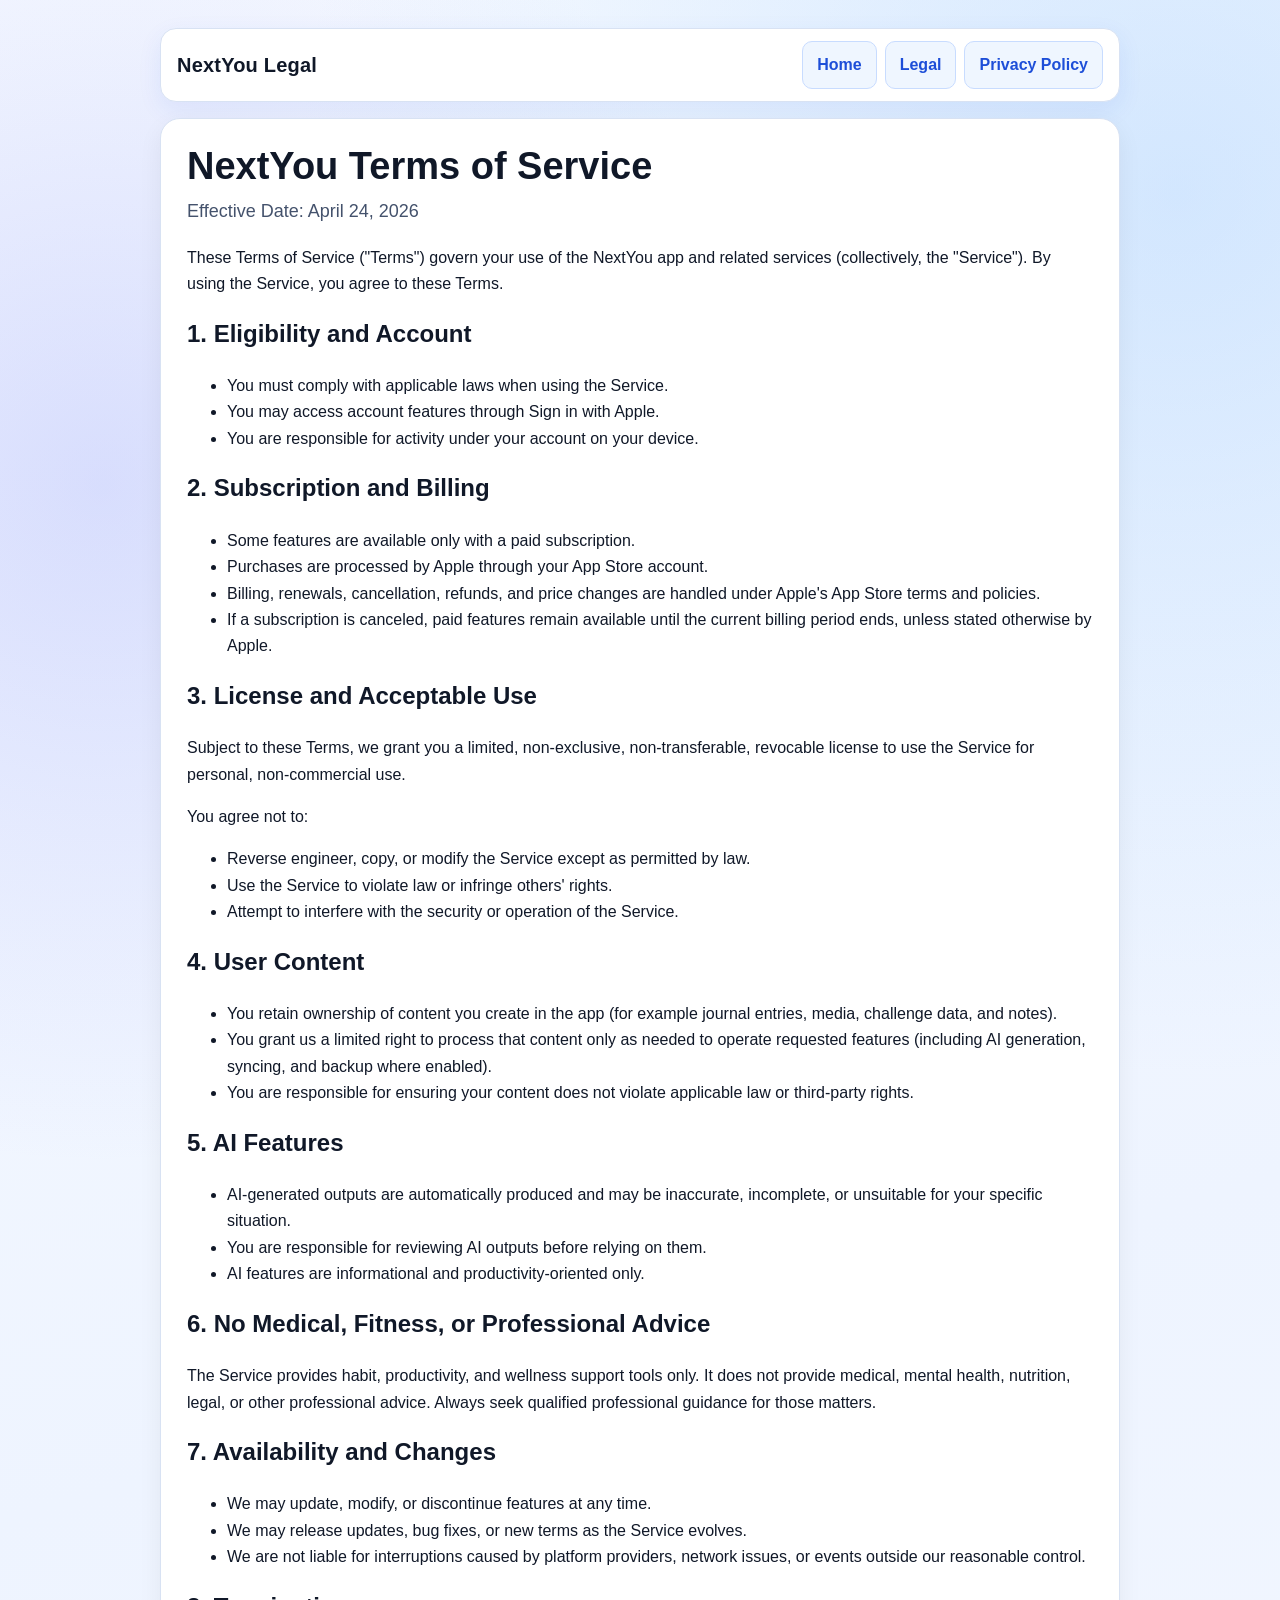
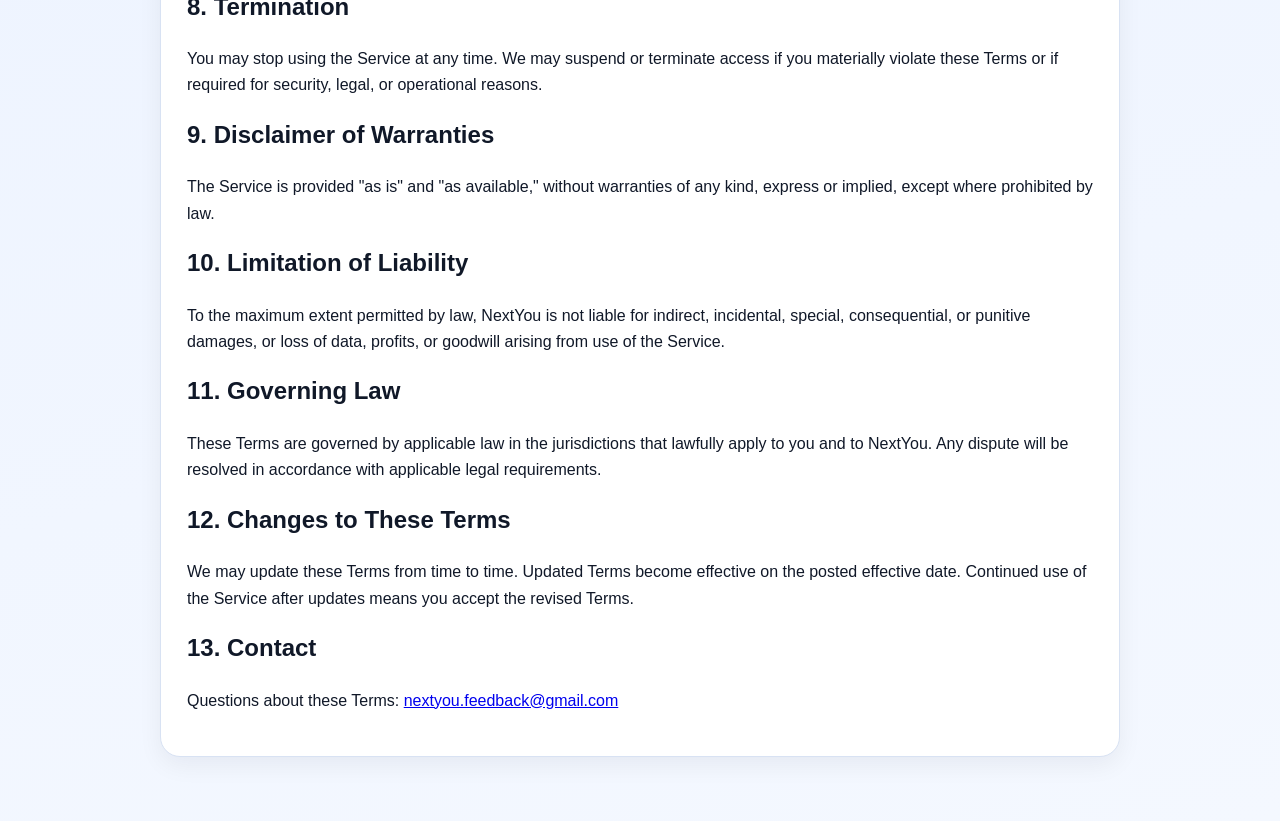
==== nextYou/legal/terms/index.html @ 1a9a1958 "add apps site" ====
<!doctype html>
<html lang="en">
<head>
    <meta charset="utf-8">
    <meta name="viewport" content="width=device-width,initial-scale=1">
    <title>NextYou Terms of Service</title>
    <link rel="stylesheet" href="../../styles.css">
</head>
<body>
    <main class="container">
        <nav class="nav">
            <p class="brand">NextYou Legal</p>
            <div class="nav-links">
                <a class="btn-link" href="../../index.html">Home</a>
                <a class="btn-link" href="../index.html">Legal</a>
                <a class="btn-link" href="../privacy-policy/index.html">Privacy Policy</a>
            </div>
        </nav>

        <article class="card">
            <h1>NextYou Terms of Service</h1>
            <p class="lead">Effective Date: April 24, 2026</p>

            <p>These Terms of Service ("Terms") govern your use of the NextYou app and related services (collectively, the "Service"). By using the Service, you agree to these Terms.</p>

            <h2>1. Eligibility and Account</h2>
            <ul>
                <li>You must comply with applicable laws when using the Service.</li>
                <li>You may access account features through Sign in with Apple.</li>
                <li>You are responsible for activity under your account on your device.</li>
            </ul>

            <h2>2. Subscription and Billing</h2>
            <ul>
                <li>Some features are available only with a paid subscription.</li>
                <li>Purchases are processed by Apple through your App Store account.</li>
                <li>Billing, renewals, cancellation, refunds, and price changes are handled under Apple's App Store terms and policies.</li>
                <li>If a subscription is canceled, paid features remain available until the current billing period ends, unless stated otherwise by Apple.</li>
            </ul>

            <h2>3. License and Acceptable Use</h2>
            <p>Subject to these Terms, we grant you a limited, non-exclusive, non-transferable, revocable license to use the Service for personal, non-commercial use.</p>
            <p>You agree not to:</p>
            <ul>
                <li>Reverse engineer, copy, or modify the Service except as permitted by law.</li>
                <li>Use the Service to violate law or infringe others' rights.</li>
                <li>Attempt to interfere with the security or operation of the Service.</li>
            </ul>

            <h2>4. User Content</h2>
            <ul>
                <li>You retain ownership of content you create in the app (for example journal entries, media, challenge data, and notes).</li>
                <li>You grant us a limited right to process that content only as needed to operate requested features (including AI generation, syncing, and backup where enabled).</li>
                <li>You are responsible for ensuring your content does not violate applicable law or third-party rights.</li>
            </ul>

            <h2>5. AI Features</h2>
            <ul>
                <li>AI-generated outputs are automatically produced and may be inaccurate, incomplete, or unsuitable for your specific situation.</li>
                <li>You are responsible for reviewing AI outputs before relying on them.</li>
                <li>AI features are informational and productivity-oriented only.</li>
            </ul>

            <h2>6. No Medical, Fitness, or Professional Advice</h2>
            <p>The Service provides habit, productivity, and wellness support tools only. It does not provide medical, mental health, nutrition, legal, or other professional advice. Always seek qualified professional guidance for those matters.</p>

            <h2>7. Availability and Changes</h2>
            <ul>
                <li>We may update, modify, or discontinue features at any time.</li>
                <li>We may release updates, bug fixes, or new terms as the Service evolves.</li>
                <li>We are not liable for interruptions caused by platform providers, network issues, or events outside our reasonable control.</li>
            </ul>

            <h2>8. Termination</h2>
            <p>You may stop using the Service at any time. We may suspend or terminate access if you materially violate these Terms or if required for security, legal, or operational reasons.</p>

            <h2>9. Disclaimer of Warranties</h2>
            <p>The Service is provided "as is" and "as available," without warranties of any kind, express or implied, except where prohibited by law.</p>

            <h2>10. Limitation of Liability</h2>
            <p>To the maximum extent permitted by law, NextYou is not liable for indirect, incidental, special, consequential, or punitive damages, or loss of data, profits, or goodwill arising from use of the Service.</p>

            <h2>11. Governing Law</h2>
            <p>These Terms are governed by applicable law in the jurisdictions that lawfully apply to you and to NextYou. Any dispute will be resolved in accordance with applicable legal requirements.</p>

            <h2>12. Changes to These Terms</h2>
            <p>We may update these Terms from time to time. Updated Terms become effective on the posted effective date. Continued use of the Service after updates means you accept the revised Terms.</p>

            <h2>13. Contact</h2>
            <p>Questions about these Terms: <a href="mailto:nextyou.feedback@gmail.com">nextyou.feedback@gmail.com</a></p>
        </article>
    </main>
</body>
</html>
---- nextYou/styles.css ----
:root {
    --bg: #eef4ff;
    --card: #ffffff;
    --text: #101828;
    --muted: #44526c;
    --line: #d8e2f3;
    --accent: #1d4ed8;
    --accent-dark: #1e40af;
    --chip: #eef3ff;
    --chip-line: #cfdcff;
}

* {
    box-sizing: border-box;
}

body {
    margin: 0;
    font-family: -apple-system, BlinkMacSystemFont, "Segoe UI", Roboto, Helvetica, Arial, sans-serif;
    color: var(--text);
    background:
        radial-gradient(circle at 92% 8%, rgba(147, 197, 253, 0.35) 0%, transparent 35%),
        radial-gradient(circle at 8% 20%, rgba(129, 140, 248, 0.25) 0%, transparent 30%),
        linear-gradient(165deg, #f8fbff 0%, #eef4ff 55%, #f4f8ff 100%);
    line-height: 1.65;
}

.container {
    width: min(960px, calc(100% - 32px));
    margin: 28px auto 64px;
}

.nav {
    display: flex;
    justify-content: space-between;
    align-items: center;
    background: var(--card);
    border: 1px solid var(--line);
    border-radius: 16px;
    padding: 12px 16px;
    margin-bottom: 16px;
    box-shadow: 0 8px 24px rgba(29, 78, 216, 0.08);
}

.brand {
    margin: 0;
    font-weight: 800;
    font-size: 20px;
    letter-spacing: 0.2px;
}

.brand-wrap {
    display: flex;
    align-items: center;
    gap: 10px;
}

.brand-icon {
    width: 56px;
    height: 56px;
    border-radius: 12px;
    object-fit: cover;
}

.nav-links {
    display: flex;
    gap: 8px;
    flex-wrap: wrap;
}

.btn,
.btn-link {
    display: inline-block;
    text-decoration: none;
    font-weight: 700;
    border-radius: 10px;
    padding: 10px 14px;
    transition: 0.15s ease;
}

.btn {
    color: #fff;
    background: var(--accent);
}

.btn:hover {
    background: var(--accent-dark);
}

.btn-link {
    color: var(--accent);
    background: #eff6ff;
    border: 1px solid #c8dcff;
}

.btn-link:hover {
    background: #e1efff;
}

.hero,
.card {
    background: var(--card);
    border: 1px solid var(--line);
    border-radius: 20px;
    padding: 26px;
    box-shadow: 0 8px 24px rgba(15, 23, 42, 0.06);
}

.hero {
    margin-bottom: 16px;
    background:
        linear-gradient(145deg, rgba(255, 255, 255, 0.98), rgba(246, 250, 255, 0.96)),
        var(--card);
}

h1 {
    margin: 0 0 8px;
    font-size: 38px;
    line-height: 1.15;
}

h2 {
    margin-top: 0;
    font-size: 24px;
}

.eyebrow {
    margin: 0 0 8px;
    color: var(--accent-dark);
    font-size: 12px;
    font-weight: 800;
    text-transform: uppercase;
    letter-spacing: 0.08em;
}

p.lead {
    margin: 0 0 18px;
    color: var(--muted);
    font-size: 18px;
}

.highlights {
    display: flex;
    gap: 10px;
    flex-wrap: wrap;
    margin-top: 12px;
}

.pill {
    background: var(--chip);
    border: 1px solid var(--chip-line);
    color: #1e3a8a;
    padding: 8px 12px;
    border-radius: 999px;
    font-size: 13px;
    font-weight: 700;
}

.grid {
    display: grid;
    grid-template-columns: repeat(3, minmax(0, 1fr));
    gap: 12px;
    margin-top: 14px;
}

.item {
    border: 1px solid var(--line);
    border-radius: 14px;
    padding: 14px;
    background: #fbfdff;
}

.item strong {
    display: block;
    margin-bottom: 4px;
}

.feature {
    background:
        linear-gradient(165deg, #ffffff 0%, #f6f9ff 100%);
}

.split {
    display: grid;
    grid-template-columns: repeat(2, minmax(0, 1fr));
    gap: 16px;
}

.split-col {
    border: 1px solid var(--line);
    border-radius: 14px;
    padding: 16px;
    background: #fcfdff;
}

.fancy-list {
    margin: 0;
    padding-left: 18px;
    color: var(--muted);
}

.fancy-list li {
    margin-bottom: 8px;
}

.statement p {
    margin-bottom: 0;
    color: var(--muted);
    font-size: 17px;
}

.legal-card {
    background:
        linear-gradient(120deg, #f8fbff 0%, #f1f6ff 60%, #eef3ff 100%);
}

.legal-links {
    display: flex;
    gap: 10px;
    flex-wrap: wrap;
}

.stats {
    display: grid;
    grid-template-columns: repeat(3, minmax(0, 1fr));
    gap: 12px;
}

.stat {
    border: 1px solid var(--line);
    border-radius: 14px;
    padding: 14px;
    background: #fbfdff;
}

.stat-label {
    margin: 0;
    color: var(--muted);
    font-size: 12px;
    text-transform: uppercase;
    letter-spacing: 0.06em;
    font-weight: 700;
}

.stat-value {
    margin: 6px 0 0;
    font-weight: 800;
    font-size: 16px;
}

.footer {
    margin-top: 14px;
    color: var(--muted);
    font-size: 13px;
}

@media (max-width: 820px) {
    h1 {
        font-size: 30px;
    }

    .grid {
        grid-template-columns: 1fr;
    }

    .split {
        grid-template-columns: 1fr;
    }

    .stats {
        grid-template-columns: 1fr;
    }

    .nav {
        gap: 10px;
        align-items: flex-start;
        flex-direction: column;
    }
}
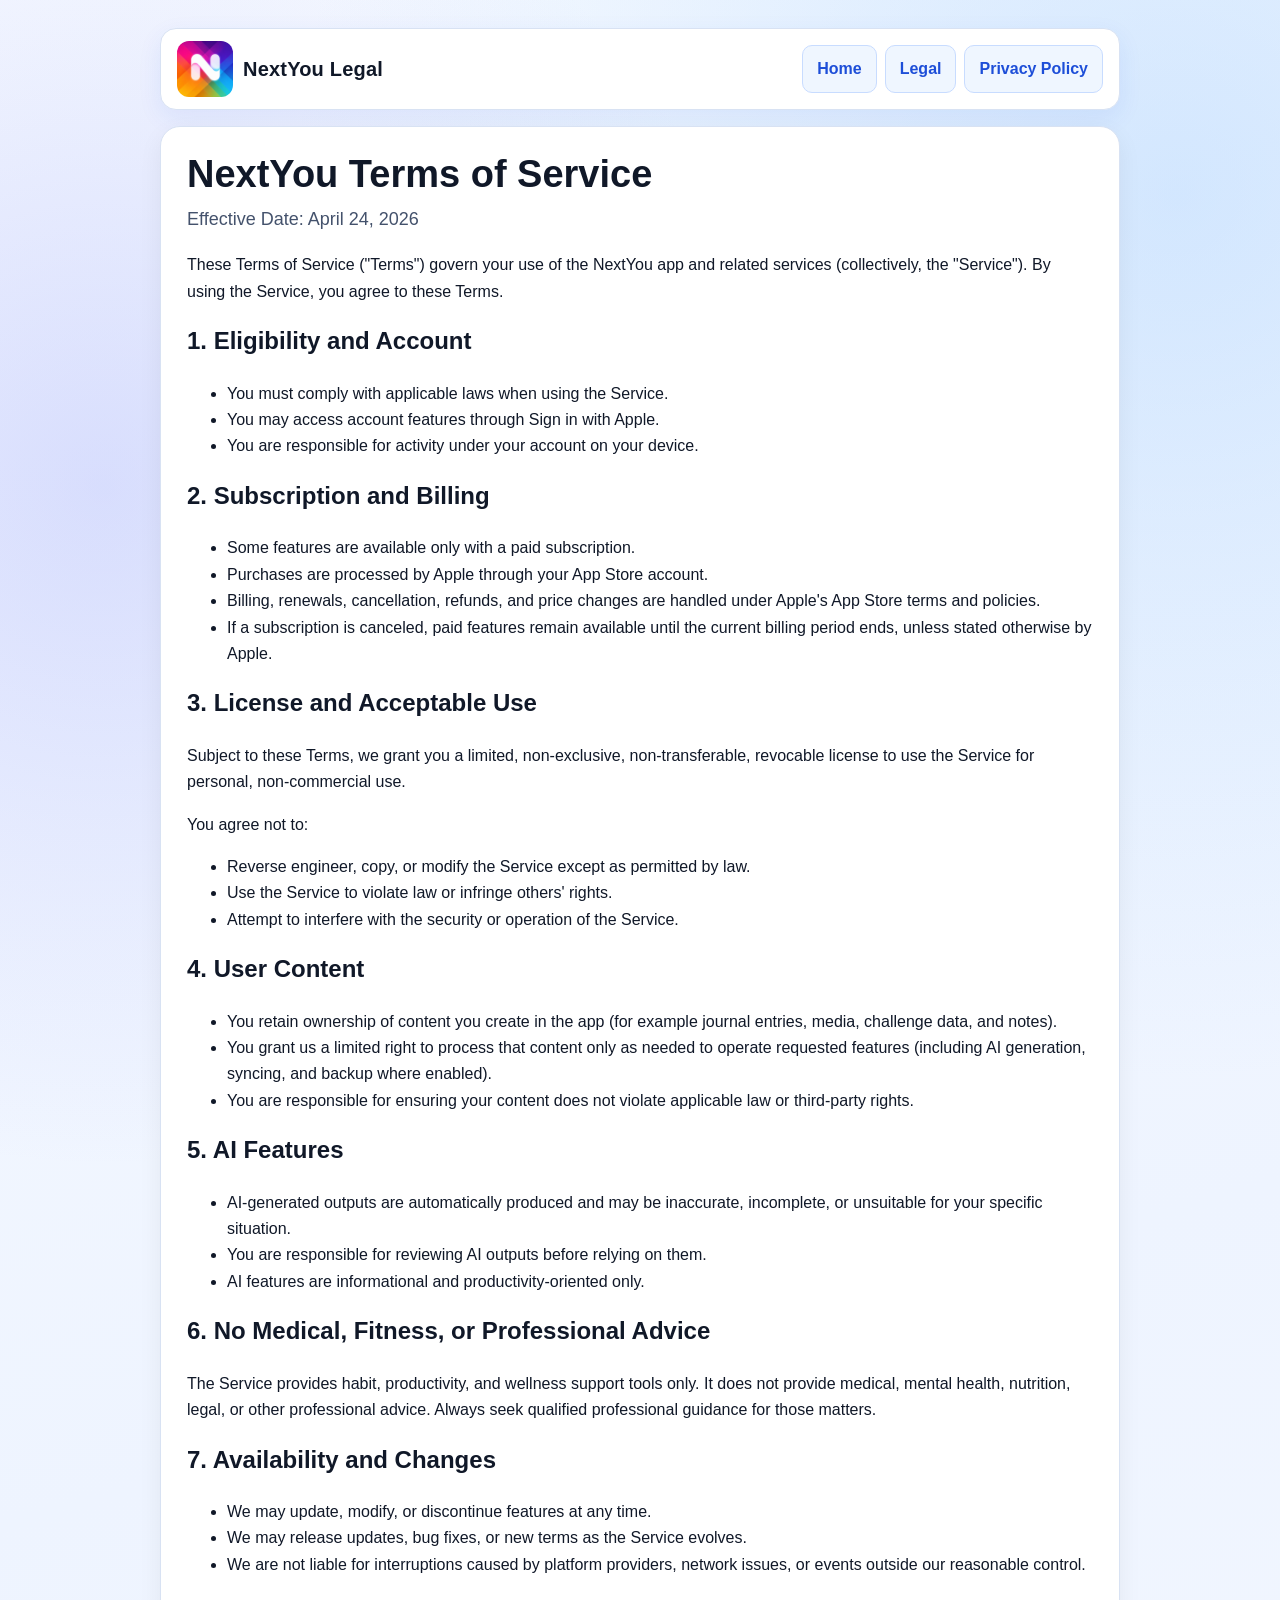
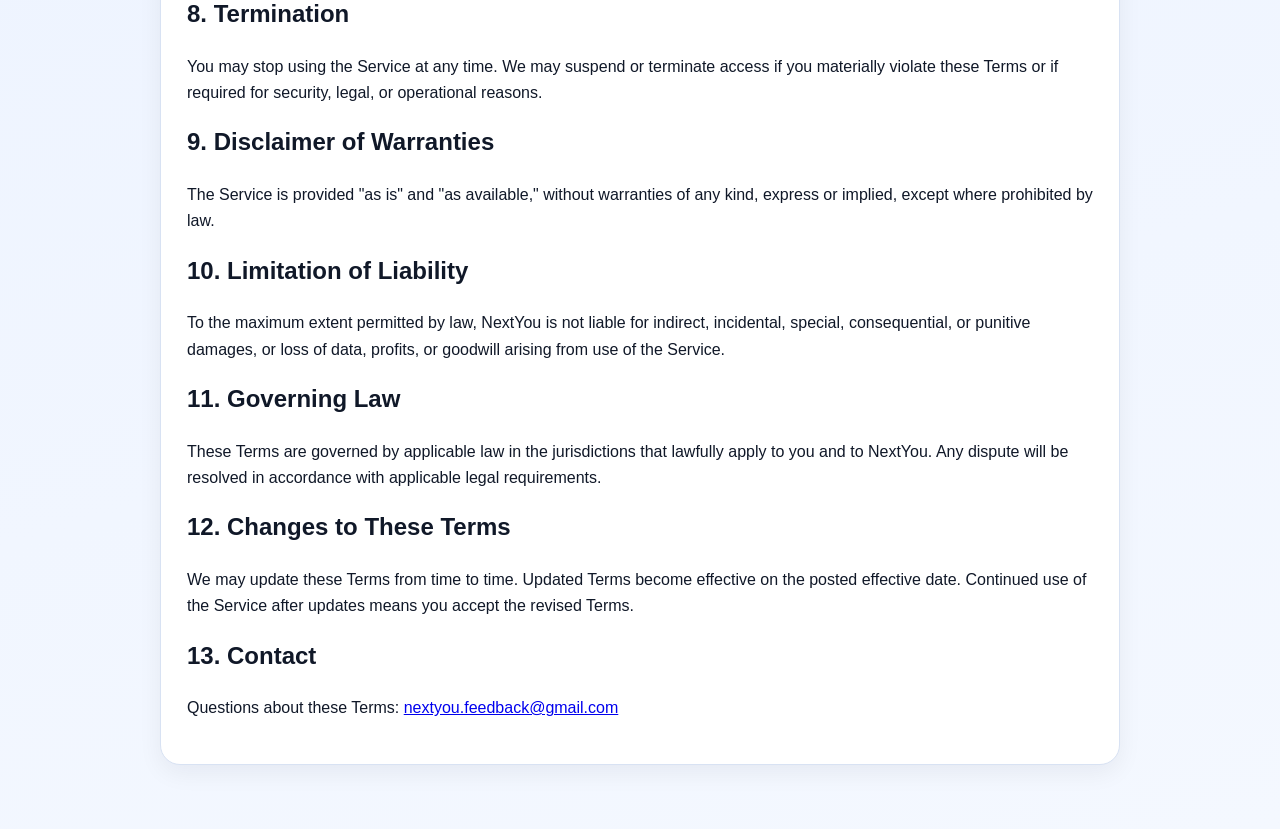
==== commit d588f1f9: "chore: consolidate NextYou site updates" ====
--- a/nextYou/legal/terms/index.html
+++ b/nextYou/legal/terms/index.html
@@ -9,7 +9,10 @@
 <body>
     <main class="container">
         <nav class="nav">
-            <p class="brand">NextYou Legal</p>
+            <div class="brand-wrap">
+                <img class="brand-icon" src="../../../assets/icons/nextyou-app-icon.png" alt="NextYou app icon">
+                <p class="brand">NextYou Legal</p>
+            </div>
             <div class="nav-links">
                 <a class="btn-link" href="../../index.html">Home</a>
                 <a class="btn-link" href="../index.html">Legal</a>
